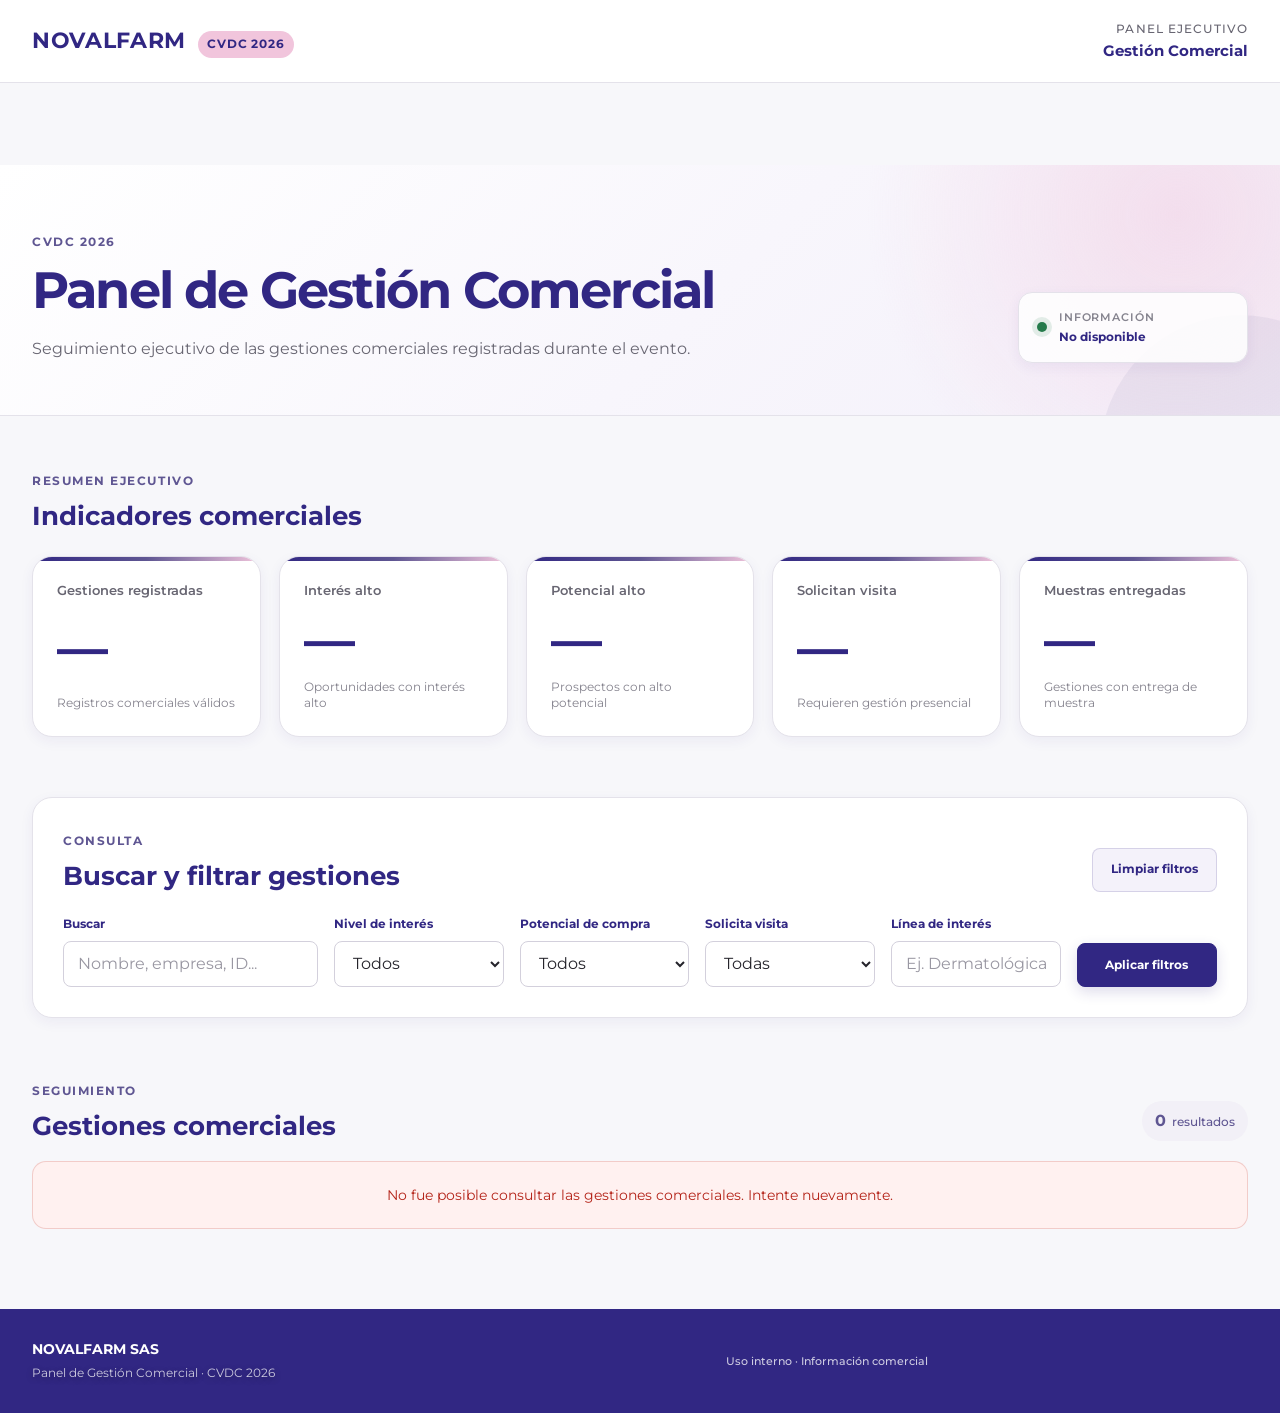
==== pages/dashboardcomercial.html @ 36a71938 "Versión 0.0010 de formulario de inscripción" ====
<!DOCTYPE html>
<html lang="es">

<head>
    <meta charset="UTF-8" />
    <meta name="viewport" content="width=device-width, initial-scale=1.0" />
    <title>Gestión Comercial | Novalfarm SAS | CVDC 2026</title>
    <meta name="description"
        content="Módulo de Gestión Comercial de Novalfarm SAS para el registro y seguimiento de participantes del CVDC 2026." />
    <meta name="author" content="Novalfarm SAS" />
    <meta property="og:title" content="Gestión Comercial | Novalfarm SAS | CVDC 2026" />
    <meta property="og:description"
        content="Módulo de gestión y seguimiento comercial de participantes del CVDC 2026." />
    <meta property="og:type" content="website" />
    <meta property="og:image" content="../assets/images/PreviewNovalfarm.webp" />
    <link rel="icon" href="../assets/icons/FaviconNovalfarm.ico" type="image/ico" />
    <link rel="preconnect" href="https://fonts.googleapis.com" />
    <link rel="preconnect" href="https://fonts.gstatic.com" crossorigin />
    <link href="https://fonts.googleapis.com/css2?family=Montserrat:wght@400;500;600;700&display=swap"
        rel="stylesheet" />
    <link rel="stylesheet" href="https://cdnjs.cloudflare.com/ajax/libs/font-awesome/6.5.1/css/all.min.css" />
        <link rel="stylesheet" href="../styles/styles.css" />
    <link rel="stylesheet" href="../styles/dashboardcomercial.css" />
</head>


<body>


    <!-- =====================================================
         HEADER
    ====================================================== -->

    <header class="site-header">

        <div class="header-container">

            <a
                href="index.html"
                class="brand"
                aria-label="NOVALFARM - Inicio"
            >

                <span class="brand-name">
                    NOVALFARM
                </span>

                <span class="brand-event">
                    CVDC 2026
                </span>

            </a>


            <div class="header-context">

                <span class="header-context-label">
                    Panel Ejecutivo
                </span>

                <span class="header-context-area">
                    Gestión Comercial
                </span>

            </div>

        </div>

    </header>



    <!-- =====================================================
         CONTENIDO PRINCIPAL
    ====================================================== -->

    <main class="dashboard-main">


        <!-- =================================================
             PRESENTACIÓN
        ================================================== -->

        <section
            class="dashboard-intro"
            aria-labelledby="dashboard-title"
        >

            <div class="dashboard-container">

                <div class="dashboard-heading">

                    <div>

                        <span class="section-eyebrow">
                            CVDC 2026
                        </span>

                        <h1 id="dashboard-title">
                            Panel de Gestión Comercial
                        </h1>

                        <p class="dashboard-description">
                            Seguimiento ejecutivo de las gestiones
                            comerciales registradas durante el evento.
                        </p>

                    </div>


                    <div
                        class="dashboard-status"
                        aria-live="polite"
                    >

                        <span
                            class="status-indicator"
                            aria-hidden="true"
                        ></span>

                        <div>

                            <span class="status-label">
                                Información
                            </span>

                            <strong id="last-update">
                                Preparando consulta...
                            </strong>

                        </div>

                    </div>

                </div>

            </div>

        </section>



        <!-- =================================================
             INDICADORES EJECUTIVOS
        ================================================== -->

        <section
            class="metrics-section"
            aria-labelledby="metrics-title"
        >

            <div class="dashboard-container">

                <div class="section-heading">

                    <div>

                        <span class="section-eyebrow">
                            Resumen ejecutivo
                        </span>

                        <h2 id="metrics-title">
                            Indicadores comerciales
                        </h2>

                    </div>

                </div>


                <div class="metrics-grid">


                    <!-- TOTAL GESTIONES -->

                    <article class="metric-card">

                        <span class="metric-label">
                            Gestiones registradas
                        </span>

                        <strong
                            class="metric-value"
                            id="metric-total"
                        >
                            —
                        </strong>

                        <span class="metric-description">
                            Registros comerciales válidos
                        </span>

                    </article>



                    <!-- INTERÉS ALTO -->

                    <article class="metric-card">

                        <span class="metric-label">
                            Interés alto
                        </span>

                        <strong
                            class="metric-value"
                            id="metric-interest"
                        >
                            —
                        </strong>

                        <span class="metric-description">
                            Oportunidades con interés alto
                        </span>

                    </article>



                    <!-- POTENCIAL ALTO -->

                    <article class="metric-card">

                        <span class="metric-label">
                            Potencial alto
                        </span>

                        <strong
                            class="metric-value"
                            id="metric-potential"
                        >
                            —
                        </strong>

                        <span class="metric-description">
                            Prospectos con alto potencial
                        </span>

                    </article>



                    <!-- VISITA -->

                    <article class="metric-card">

                        <span class="metric-label">
                            Solicitan visita
                        </span>

                        <strong
                            class="metric-value"
                            id="metric-visits"
                        >
                            —
                        </strong>

                        <span class="metric-description">
                            Requieren gestión presencial
                        </span>

                    </article>



                    <!-- MUESTRAS -->

                    <article class="metric-card">

                        <span class="metric-label">
                            Muestras entregadas
                        </span>

                        <strong
                            class="metric-value"
                            id="metric-samples"
                        >
                            —
                        </strong>

                        <span class="metric-description">
                            Gestiones con entrega de muestra
                        </span>

                    </article>


                </div>

            </div>

        </section>



        <!-- =================================================
             BÚSQUEDA Y FILTROS
        ================================================== -->

        <section
            class="filters-section"
            aria-labelledby="filters-title"
        >

            <div class="dashboard-container">


                <div class="section-heading">

                    <div>

                        <span class="section-eyebrow">
                            Consulta
                        </span>

                        <h2 id="filters-title">
                            Buscar y filtrar gestiones
                        </h2>

                    </div>


                    <button
                        type="button"
                        id="clear-filters"
                        class="button-secondary"
                    >
                        Limpiar filtros
                    </button>

                </div>



                <form
                    id="dashboard-filters"
                    class="filters-form"
                    novalidate
                >


                    <!-- BUSCADOR -->

                    <div class="filter-group filter-search">

                        <label for="filter-search">
                            Buscar
                        </label>

                        <input
                            type="search"
                            id="filter-search"
                            name="buscar"
                            placeholder="Nombre, empresa, ID..."
                            autocomplete="off"
                        >

                    </div>



                    <!-- NIVEL -->

                    <div class="filter-group">

                        <label for="filter-level">
                            Nivel de interés
                        </label>

                        <select
                            id="filter-level"
                            name="nivel"
                        >

                            <option value="">
                                Todos
                            </option>

                            <option value="Alto">
                                Alto
                            </option>

                            <option value="Medio">
                                Medio
                            </option>

                            <option value="Bajo">
                                Bajo
                            </option>

                        </select>

                    </div>



                    <!-- POTENCIAL -->

                    <div class="filter-group">

                        <label for="filter-potential">
                            Potencial de compra
                        </label>

                        <select
                            id="filter-potential"
                            name="potencial"
                        >

                            <option value="">
                                Todos
                            </option>

                            <option value="Alto">
                                Alto
                            </option>

                            <option value="Medio">
                                Medio
                            </option>

                            <option value="Bajo">
                                Bajo
                            </option>

                        </select>

                    </div>



                    <!-- VISITA -->

                    <div class="filter-group">

                        <label for="filter-visit">
                            Solicita visita
                        </label>

                        <select
                            id="filter-visit"
                            name="visita"
                        >

                            <option value="">
                                Todas
                            </option>

                            <option value="Sí">
                                Sí
                            </option>

                            <option value="No">
                                No
                            </option>

                        </select>

                    </div>



                    <!-- LÍNEA -->

                    <div class="filter-group">

                        <label for="filter-line">
                            Línea de interés
                        </label>

                        <input
                            type="text"
                            id="filter-line"
                            name="linea"
                            placeholder="Ej. Dermatológica"
                            autocomplete="off"
                        >

                    </div>



                    <div class="filter-actions">

                        <button
                            type="submit"
                            class="button-primary"
                            id="apply-filters"
                        >
                            Aplicar filtros
                        </button>

                    </div>


                </form>

            </div>

        </section>



        <!-- =================================================
             GESTIONES COMERCIALES
        ================================================== -->

        <section
            class="management-section"
            aria-labelledby="management-title"
        >

            <div class="dashboard-container">


                <div class="section-heading management-heading">

                    <div>

                        <span class="section-eyebrow">
                            Seguimiento
                        </span>

                        <h2 id="management-title">
                            Gestiones comerciales
                        </h2>

                    </div>


                    <div class="results-summary">

                        <strong id="results-count">
                            0
                        </strong>

                        <span>
                            resultados
                        </span>

                    </div>

                </div>



                <!-- ESTADO DE CARGA -->

                <div
                    id="dashboard-loading"
                    class="dashboard-message"
                    role="status"
                    aria-live="polite"
                >
                    Consultando información comercial...
                </div>



                <!-- ERROR -->

                <div
                    id="dashboard-error"
                    class="dashboard-message dashboard-message-error"
                    role="alert"
                    hidden
                >
                    No fue posible consultar la información.
                </div>



                <!-- SIN RESULTADOS -->

                <div
                    id="dashboard-empty"
                    class="dashboard-message"
                    hidden
                >

                    No se encontraron gestiones que coincidan
                    con los criterios seleccionados.

                </div>



                <!-- TABLA -->

                <div
                    id="management-table-wrapper"
                    class="table-wrapper"
                    hidden
                >

                    <table class="management-table">

                        <thead>

                            <tr>

                                <th scope="col">
                                    Participante
                                </th>

                                <th scope="col">
                                    Empresa
                                </th>

                                <th scope="col">
                                    Línea
                                </th>

                                <th scope="col">
                                    Interés
                                </th>

                                <th scope="col">
                                    Potencial
                                </th>

                                <th scope="col">
                                    Visita
                                </th>

                                <th scope="col">
                                    Comercial
                                </th>

                                <th scope="col">
                                    Acción
                                </th>

                            </tr>

                        </thead>


                        <tbody id="management-table-body">

                            <!--
                                dashboardc.js insertará
                                las gestiones aquí.
                            -->

                        </tbody>

                    </table>

                </div>



                <!-- PAGINACIÓN -->

                <nav
                    id="dashboard-pagination"
                    class="pagination"
                    aria-label="Paginación de gestiones"
                    hidden
                >

                    <button
                        type="button"
                        id="previous-page"
                        class="pagination-button"
                    >
                        Anterior
                    </button>


                    <span
                        id="pagination-status"
                        class="pagination-status"
                        aria-live="polite"
                    >
                        Página 1 de 1
                    </span>


                    <button
                        type="button"
                        id="next-page"
                        class="pagination-button"
                    >
                        Siguiente
                    </button>

                </nav>


            </div>

        </section>


    </main>



    <!-- =====================================================
         MODAL DETALLE DE GESTIÓN
    ====================================================== -->

    <div
        id="management-modal"
        class="modal"
        role="dialog"
        aria-modal="true"
        aria-labelledby="modal-title"
        hidden
    >

        <div
            class="modal-backdrop"
            data-close-modal
        ></div>


        <div class="modal-dialog">

            <div class="modal-header">

                <div>

                    <span class="section-eyebrow">
                        Detalle comercial
                    </span>

                    <h2 id="modal-title">
                        Gestión comercial
                    </h2>

                    <span id="modal-management-id">
                        —
                    </span>

                </div>


                <button
                    type="button"
                    id="close-modal"
                    class="modal-close"
                    aria-label="Cerrar detalle"
                >
                    &times;
                </button>

            </div>


            <div
                id="modal-loading"
                class="dashboard-message"
                role="status"
            >
                Consultando detalle...
            </div>


            <div
                id="modal-error"
                class="dashboard-message dashboard-message-error"
                role="alert"
                hidden
            >
                No fue posible consultar esta gestión.
            </div>


            <div
                id="modal-content"
                class="modal-content"
                hidden
            >

                <!--
                    dashboardc.js construirá aquí
                    el detalle de la gestión.
                -->

            </div>

        </div>

    </div>



    <!-- =====================================================
         FOOTER
    ====================================================== -->

    <footer class="site-footer">

        <div class="dashboard-container footer-container">

            <div>

                <strong>
                    NOVALFARM SAS
                </strong>

                <p>
                    Panel de Gestión Comercial · CVDC 2026
                </p>

            </div>


            <div class="footer-note">

                Uso interno · Información comercial

            </div>

        </div>

    </footer>



    <!-- =====================================================
         JAVASCRIPT
    ====================================================== -->

    <script src="../scripts/dashboardc.js" defer></script>

</body>

</html>
---- styles/styles.css ----
/* =========================================================
   VARIABLES GLOBALES
========================================================= */

:root {

    /* COLORES */

    --color-primary: #312783;
    --color-secondary: #5F5692;
    --color-accent: #F1C5DC;

    --color-white: #FFFFFF;
    --color-light: #F8F7FC;

    --color-text: #5F5D6B;
    --color-text-light: #777582;
    --color-border: rgba(49, 39, 131, 0.10);

    /* COLORES DE ESTADO */

    --color-success: #22C55E;

    --color-error: #EF4444;

    /* SOMBRAS */

    --shadow-sm:
        0px 6px 18px rgba(0, 0, 0, 0.05);

    --shadow-md:
        0px 15px 35px rgba(0, 0, 0, 0.08);

    --shadow-lg:
        0px 25px 60px rgba(0, 0, 0, 0.12);

    /* RADIOS */

    --radius-sm: 12px;
    --radius-md: 20px;
    --radius-lg: 32px;

    /* TRANSICIONES */

    --transition: 0.4s ease;

    /* ALTURA HEADER */

    --header-height: 84px;
}

/* =========================================================
   RESET
========================================================= */

* {

    margin: 0;
    padding: 0;
    box-sizing: border-box;
}

/* =========================================================
   HTML
========================================================= */

html {

    scroll-behavior: smooth;
}

/* =========================================================
   NAV LINK ACTIVE
========================================================= */

main {

    padding-top: var(--header-height);

}

.main-nav a.active {

    color: var(--color-secondary);

    font-weight: 600;
}

/* LINEA ACTIVA */

.main-nav a.active::after {

    width: 100%;
}

/* =========================================================
   BODY
========================================================= */

body {

    font-family: 'Montserrat', sans-serif;

    font-weight: 400;

    background: var(--color-white);

    color: var(--color-primary);

    overflow-x: hidden;

    transition:
        background-color 0.3s ease,
        color 0.3s ease;
}

/* =========================================================
   TIPOGRAFÍA GLOBAL
========================================================= */

/* TÍTULOS */

h1,
h2,
h3,
h4,
h5,
h6 {
    font-family: 'Montserrat', sans-serif;
    font-weight: 700;
}

/* TEXTO GENERAL */

p,
li,
span,
label,
input,
select,
textarea,
button,
a {
    font-family: 'Montserrat', sans-serif;
}

/* =========================================================
   IMÁGENES
========================================================= */

img {

    max-width: 100%;

    display: block;
}

/* =========================================================
   LINKS
========================================================= */

a {

    text-decoration: none;

    transition: var(--transition);
}

/* =========================================================
   LISTAS
========================================================= */

ul {

    list-style: none;
}

/* =========================================================
   BOTONES GLOBALES
========================================================= */

.btn {

    display: inline-flex;

    align-items: center;

    justify-content: center;

    padding: 18px 36px;

    border-radius: 14px;

    font-size: 16px;

    font-weight: 600;

    border: none;

    cursor: pointer;

    transition: var(--transition);

    white-space: nowrap;
}

/* BOTÓN PRIMARY */

.btn-primary {

    background: var(--color-secondary);

    color: white;

    box-shadow:
        0px 12px 30px rgba(95, 86, 146, 0.25);
}

/* HOVER */

.btn-primary:hover {

    transform: translateY(-4px);

    background: #51487F;
}

/* BOTÓN SECONDARY */

.btn-secondary {

    background: transparent;

    color: var(--color-primary);

    border: 2px solid var(--color-primary);
}

/* HOVER */

.btn-secondary:hover {

    background: var(--color-primary);

    color: white;
}

/* =========================================================
   CONTAINER GLOBAL
========================================================= */

.container {

    width: 100%;

    max-width: 1400px;

    margin: auto;
}

/* =========================================================
   HEADER
========================================================= */

.main-header {

    position: fixed;

    top: 0;

    left: 0;

    width: 100%;

    z-index: 999;

    background:
        rgba(255, 255, 255, 0.82);

    backdrop-filter: blur(16px);

    border-bottom:
        1px solid rgba(0, 0, 0, 0.05);

    transition: var(--transition);
}

/* HEADER SCROLLED */

.main-header.scrolled {

    padding: 6px 0;

    box-shadow:
        0px 10px 30px rgba(0, 0, 0, 0.08);
}

/* NAVBAR */

.navbar {

    --header-height: 84px;

    display: flex;

    align-items: center;

    justify-content: space-between;

    padding: 18px 8%;
}

/* =========================================================
   LOGO
========================================================= */

.logo-area {

    display: flex;

    align-items: center;

    gap: 14px;
}

/* IMG */

.logo-area img {

    width: 65px;
}

/* TEXTO */

.logo-text h2 {

    font-size: 22px;

    color: var(--color-primary);

    line-height: 1.1;
}

/* =========================================================
   MENU
========================================================= */

.main-nav {

    display: flex;

    align-items: center;

    gap: 30px;
}

/* LINKS */

.main-nav a {

    color: var(--color-primary);

    font-size: 16px;

    font-weight: 500;

    position: relative;
}

/* HOVER */

.main-nav a:hover {

    color: var(--color-secondary);
}

/* =========================================================
   TOGGLE
========================================================= */

.menu-toggle {

    display: none;

    align-items: center;
    justify-content: center;

    font-size: 28px;

    cursor: pointer;

    color: var(--color-primary);

    background: transparent;

    border: none;

    padding: 8px;

    font-family: inherit;

    transition: var(--transition);
}

.menu-toggle:focus-visible {

    outline:
        3px solid var(--color-secondary);

    outline-offset: 3px;

    border-radius: 8px;
}

/* =========================================================
   FOOTER
========================================================= */

footer {
    position: relative;

    padding: 90px 8% 30px;

    color: #ffffff;

    background-image:
        url("../assets/images/Footer.webp");

    background-size: cover;
    background-position: center center;
    background-repeat: no-repeat;

    overflow: hidden;
}

/* CONTAINER */

.footer-container {
    position: relative;
    z-index: 2;

    max-width: 1400px;

    margin: auto;

    padding-right: 25%;
}

.footer-container,
.footer-bottom {

    position: relative;
    z-index: 2;

}

.footer-container h3,
.footer-container p,
.footer-container a,
.footer-bottom {
    text-shadow:
        0 2px 6px rgba(0, 0, 0, 0.35);
}

/* TEXTOS */

.footer-column h3 {

    font-size: 24px;

    margin-bottom: 20px;
}

/* LINKS */

.footer-column a {

    color: rgba(255, 255, 255, 0.78);

    display: block;

    margin-bottom: 12px;
}

/* HOVER */

.footer-column a:hover {

    color: var(--color-accent);
}

/* COPYRIGHT */

.footer-bottom {

    border-top:
        1px solid rgba(255, 255, 255, 0.08);

    padding-top: 25px;

    text-align: center;

    color: rgba(255, 255, 255, 0.70);

    font-size: 15px;
}

/* =========================================================
   SCROLLBAR
========================================================= */

::-webkit-scrollbar {

    width: 10px;
}

::-webkit-scrollbar-track {

    background: var(--color-light);
}

::-webkit-scrollbar-thumb {

    background: var(--color-accent);

    border-radius: 20px;
}

/* =========================================================
   ANIMACIONES
========================================================= */

@keyframes fadeUp {

    from {

        opacity: 0;
        transform: translateY(40px);
    }

    to {

        opacity: 1;
        transform: translateY(0);
    }
}

/* =========================================================
   RESPONSIVE TABLET
========================================================= */

@media(max-width: 992px) {

    :root {

        --header-height: 96px;

    }

    .navbar {

        padding: 18px 6%;
    }

    .main-nav {

        position: fixed;

        top: var(--header-height);

        right: -100%;

        width: 280px;

        height: calc(100vh - var(--header-height));

        background: var(--color-white);

        flex-direction: column;

        align-items: flex-start;

        padding: 40px 30px;

        transition: var(--transition);

        box-shadow:
            -10px 0px 30px rgba(0, 0, 0, 0.08);
    }

    .main-nav.active {

        right: 0;
    }

    .menu-toggle {

        display: flex;
    }

    footer {
        background-position: 65% center;
    }

    .footer-container {

        flex-direction: column;
    }
}

/* =========================================================
   RESPONSIVE MOBILE
========================================================= */

@media(max-width: 768px) {

    footer {
        padding: 70px 6% 30px;

        background-size: cover;

        /*
         * Damos prioridad al gato.
         */
        background-position: 72% center;
    }

    .footer-container {
        padding-right: 0;
    }

    :root {

        --header-height: 96px;

    }

    .logo-area img {

        width: 55px;
    }

    .logo-text h2 {

        font-size: 18px;
    }

    .btn {

        width: 100%;
    }
}

/* =========================================================
   RESPONSIVE SMALL MOBILE
========================================================= */

@media(max-width: 480px) {

    footer {

        padding: 70px 6% 25px;

        background-position: 75% center;

    }

    :root {

        --header-height: 92px;

    }

    .navbar {

        padding: 16px 5%;
    }

    .main-nav {

        width: 100%;
    }

}
---- styles/dashboardcomercial.css ----
/* ============================================================
   NOVALFARM SAS
   CVDC 2026
   DASHBOARD COMERCIAL

   Archivo:
   dashboardcomercial.css

   Matriz visual:
   - Principal:   #312783
   - Secundario:  #5F5692
   - Terciario:   #F1C5DC
   - Fuente:      Montserrat

   Breakpoints:
   - Desktop: > 1024px
   - Tablet:  <= 1024px
   - Móvil:   <= 768px
   - Móvil S: <= 480px
============================================================ */


/* ============================================================
   1. VARIABLES
============================================================ */

:root {

    /* --------------------------------------------------------
       COLORES CORPORATIVOS
    -------------------------------------------------------- */

    --color-primary: #312783;
    --color-secondary: #5F5692;
    --color-tertiary: #F1C5DC;

    --color-primary-dark: #251D68;
    --color-primary-soft: #F4F2FA;

    --color-secondary-soft: #F2F0F7;
    --color-tertiary-soft: #FCF5F9;


    /* --------------------------------------------------------
       NEUTROS
    -------------------------------------------------------- */

    --color-white: #FFFFFF;

    --color-background: #F7F7FA;
    --color-surface: #FFFFFF;

    --color-text: #25242B;
    --color-text-secondary: #686672;
    --color-text-light: #85838E;

    --color-border: #E4E2EA;
    --color-border-strong: #D3D0DC;


    /* --------------------------------------------------------
       ESTADOS
    -------------------------------------------------------- */

    --color-success: #257A4B;
    --color-success-background: #EDF8F2;

    --color-warning: #A66A16;
    --color-warning-background: #FFF7E8;

    --color-error: #B42318;
    --color-error-background: #FFF1F0;

    --color-info-background: #F3F1FA;


    /* --------------------------------------------------------
       TIPOGRAFÍA
    -------------------------------------------------------- */

    --font-family:
        "Montserrat",
        Arial,
        Helvetica,
        sans-serif;

    --font-regular: 400;
    --font-medium: 500;
    --font-semibold: 600;
    --font-bold: 700;


    /* --------------------------------------------------------
       TAMAÑOS
    -------------------------------------------------------- */

    --container-width: 1440px;

    --header-height: 82px;

    --radius-small: 8px;
    --radius-medium: 14px;
    --radius-large: 20px;


    /* --------------------------------------------------------
       SOMBRAS
    -------------------------------------------------------- */

    --shadow-small:
        0 4px 14px rgba(49, 39, 131, 0.06);

    --shadow-medium:
        0 10px 30px rgba(49, 39, 131, 0.10);

    --shadow-modal:
        0 24px 70px rgba(23, 19, 54, 0.22);


    /* --------------------------------------------------------
       TRANSICIONES
    -------------------------------------------------------- */

    --transition-fast: 160ms ease;
    --transition-normal: 250ms ease;

}


/* ============================================================
   2. RESET
============================================================ */

*,
*::before,
*::after {

    box-sizing: border-box;

}


html {

    scroll-behavior: smooth;

}


body {

    margin: 0;

    min-width: 320px;

    font-family: var(--font-family);

    font-weight: var(--font-regular);

    line-height: 1.5;

    color: var(--color-text);

    background:
        var(--color-background);

    -webkit-font-smoothing: antialiased;
    -moz-osx-font-smoothing: grayscale;

}


body.modal-open {

    overflow: hidden;

}


img {

    display: block;

    max-width: 100%;

}


button,
input,
select,
textarea {

    font: inherit;

}


button {

    cursor: pointer;

}


a {

    color: inherit;

    text-decoration: none;

}


[hidden] {

    display: none !important;

}


/* ============================================================
   3. ACCESIBILIDAD
============================================================ */

:focus-visible {

    outline:
        3px solid rgba(49, 39, 131, 0.30);

    outline-offset: 3px;

}


button:focus-visible,
input:focus-visible,
select:focus-visible,
a:focus-visible {

    outline:
        3px solid rgba(49, 39, 131, 0.30);

    outline-offset: 3px;

}


/* ============================================================
   4. CONTENEDOR GENERAL
============================================================ */

.dashboard-container {

    width:
        min(calc(100% - 64px),
            var(--container-width));

    margin-inline: auto;

}


/* ============================================================
   5. HEADER
============================================================ */

.site-header {

    position: sticky;

    top: 0;

    z-index: 100;

    min-height:
        var(--header-height);

    background:
        rgba(255, 255, 255, 0.96);

    border-bottom:
        1px solid var(--color-border);

    backdrop-filter:
        blur(12px);

    -webkit-backdrop-filter:
        blur(12px);

}


.header-container {

    width:
        min(calc(100% - 64px),
            var(--container-width));

    min-height:
        var(--header-height);

    margin-inline: auto;

    display: flex;

    align-items: center;

    justify-content: space-between;

    gap: 32px;

}


.brand {

    display: inline-flex;

    align-items: baseline;

    gap: 12px;

    color:
        var(--color-primary);

}


.brand-name {

    font-size: 1.35rem;

    font-weight:
        var(--font-bold);

    letter-spacing: 0.03em;

}


.brand-event {

    padding:
        5px 9px;

    border-radius:
        999px;

    font-size: 0.72rem;

    font-weight:
        var(--font-bold);

    letter-spacing: 0.08em;

    color:
        var(--color-primary);

    background:
        var(--color-tertiary);

}


.header-context {

    display: flex;

    flex-direction: column;

    align-items: flex-end;

    line-height: 1.25;

}


.header-context-label {

    font-size: 0.72rem;

    font-weight:
        var(--font-medium);

    text-transform: uppercase;

    letter-spacing: 0.09em;

    color:
        var(--color-text-secondary);

}


.header-context-area {

    margin-top: 4px;

    font-size: 0.95rem;

    font-weight:
        var(--font-bold);

    color:
        var(--color-primary);

}


/* ============================================================
   6. MAIN
============================================================ */

.dashboard-main {

    min-height:
        calc(100vh - var(--header-height));

}


/* ============================================================
   7. PRESENTACIÓN
============================================================ */

.dashboard-intro {

    position: relative;

    overflow: hidden;

    padding:
        64px 0 52px;

    background:

        radial-gradient(circle at 92% 20%,
            rgba(241, 197, 220, 0.45),
            transparent 26%),

        linear-gradient(135deg,
            #FFFFFF 0%,
            #F8F6FC 55%,
            #F3F0FA 100%);

    border-bottom:
        1px solid var(--color-border);

}


.dashboard-intro::after {

    content: "";

    position: absolute;

    width: 280px;
    height: 280px;

    right: -100px;
    bottom: -180px;

    border-radius: 50%;

    background:
        rgba(95, 86, 146, 0.08);

    pointer-events: none;

}


.dashboard-heading {

    position: relative;

    z-index: 1;

    display: flex;

    align-items: flex-end;

    justify-content: space-between;

    gap: 48px;

}


.section-eyebrow {

    display: inline-block;

    margin-bottom: 10px;

    font-size: 0.74rem;

    font-weight:
        var(--font-bold);

    letter-spacing: 0.13em;

    text-transform: uppercase;

    color:
        var(--color-secondary);

}


.dashboard-heading h1 {

    margin: 0;

    max-width: 780px;

    font-size:
        clamp(2rem,
            4vw,
            3.35rem);

    line-height: 1.08;

    font-weight:
        var(--font-bold);

    letter-spacing: -0.035em;

    color:
        var(--color-primary);

}


.dashboard-description {

    max-width: 720px;

    margin:
        18px 0 0;

    font-size: 1rem;

    line-height: 1.75;

    color:
        var(--color-text-secondary);

}


.dashboard-status {

    flex-shrink: 0;

    min-width: 230px;

    padding:
        16px 18px;

    display: flex;

    align-items: center;

    gap: 12px;

    background:
        rgba(255, 255, 255, 0.86);

    border:
        1px solid var(--color-border);

    border-radius:
        var(--radius-medium);

    box-shadow:
        var(--shadow-small);

}


.status-indicator {

    width: 10px;
    height: 10px;

    flex-shrink: 0;

    border-radius: 50%;

    background:
        var(--color-success);

    box-shadow:
        0 0 0 5px rgba(37, 122, 75, 0.12);

}


.status-label {

    display: block;

    margin-bottom: 3px;

    font-size: 0.68rem;

    font-weight:
        var(--font-semibold);

    text-transform: uppercase;

    letter-spacing: 0.08em;

    color:
        var(--color-text-light);

}


.dashboard-status strong {

    display: block;

    font-size: 0.78rem;

    line-height: 1.45;

    color:
        var(--color-primary);

}


/* ============================================================
   8. ESTRUCTURA DE SECCIONES
============================================================ */

.metrics-section,
.filters-section,
.management-section {

    padding:
        52px 0;

}


.filters-section {

    padding-top: 8px;

}


.management-section {

    padding-top: 8px;

    padding-bottom: 80px;

}


.section-heading {

    display: flex;

    align-items: flex-end;

    justify-content: space-between;

    gap: 24px;

    margin-bottom: 24px;

}


.section-heading h2 {

    margin: 0;

    font-size:
        clamp(1.35rem,
            2vw,
            1.8rem);

    line-height: 1.2;

    font-weight:
        var(--font-bold);

    color:
        var(--color-primary);

}


/* ============================================================
   9. INDICADORES
============================================================ */

.metrics-grid {

    display: grid;

    grid-template-columns:
        repeat(5, minmax(0, 1fr));

    gap: 18px;

}


.metric-card {

    position: relative;

    min-height: 180px;

    overflow: hidden;

    padding:
        24px;

    display: flex;

    flex-direction: column;

    justify-content: space-between;

    background:
        var(--color-surface);

    border:
        1px solid var(--color-border);

    border-radius:
        var(--radius-large);

    box-shadow:
        var(--shadow-small);

    transition:
        transform var(--transition-normal),
        box-shadow var(--transition-normal),
        border-color var(--transition-normal);

}


.metric-card::before {

    content: "";

    position: absolute;

    top: 0;
    left: 0;

    width: 100%;
    height: 4px;

    background:
        linear-gradient(90deg,
            var(--color-primary),
            var(--color-secondary),
            var(--color-tertiary));

}


.metric-card:hover {

    transform:
        translateY(-3px);

    border-color:
        rgba(49, 39, 131, 0.20);

    box-shadow:
        var(--shadow-medium);

}


.metric-label {

    max-width: 180px;

    font-size: 0.82rem;

    line-height: 1.45;

    font-weight:
        var(--font-semibold);

    color:
        var(--color-text-secondary);

}


.metric-value {

    margin:
        14px 0;

    font-size:
        clamp(2.2rem,
            4vw,
            3.2rem);

    line-height: 1;

    font-weight:
        var(--font-bold);

    letter-spacing: -0.04em;

    color:
        var(--color-primary);

}


.metric-description {

    font-size: 0.72rem;

    line-height: 1.45;

    color:
        var(--color-text-light);

}


/* ============================================================
   10. FILTROS
============================================================ */

.filters-section .dashboard-container {

    padding:
        30px;

    background:
        var(--color-surface);

    border:
        1px solid var(--color-border);

    border-radius:
        var(--radius-large);

    box-shadow:
        var(--shadow-small);

}


.filters-form {

    display: grid;

    grid-template-columns:
        minmax(230px, 1.5fr) repeat(4, minmax(145px, 1fr)) auto;

    align-items: end;

    gap: 16px;

}


.filter-group {

    min-width: 0;

}


.filter-group label {

    display: block;

    margin-bottom: 8px;

    font-size: 0.72rem;

    font-weight:
        var(--font-bold);

    color:
        var(--color-primary);

}


.filter-group input,
.filter-group select {

    width: 100%;

    min-height: 46px;

    padding:
        0 14px;

    color:
        var(--color-text);

    background:
        var(--color-white);

    border:
        1px solid var(--color-border-strong);

    border-radius:
        var(--radius-small);

    outline: none;

    transition:
        border-color var(--transition-fast),
        box-shadow var(--transition-fast),
        background var(--transition-fast);

}


.filter-group input::placeholder {

    color:
        #9997A2;

}


.filter-group input:hover,
.filter-group select:hover {

    border-color:
        rgba(49, 39, 131, 0.42);

}


.filter-group input:focus,
.filter-group select:focus {

    border-color:
        var(--color-primary);

    box-shadow:
        0 0 0 3px rgba(49, 39, 131, 0.10);

}


.filter-actions {

    display: flex;

    align-items: flex-end;

}


/* ============================================================
   11. BOTONES
============================================================ */

.button-primary,
.button-secondary,
.pagination-button {

    min-height: 44px;

    border-radius:
        var(--radius-small);

    font-size: 0.78rem;

    font-weight:
        var(--font-bold);

    transition:
        background var(--transition-fast),
        color var(--transition-fast),
        border-color var(--transition-fast),
        transform var(--transition-fast),
        box-shadow var(--transition-fast);

}


.button-primary {

    min-width: 140px;

    padding:
        0 20px;

    color:
        var(--color-white);

    background:
        var(--color-primary);

    border:
        1px solid var(--color-primary);

    box-shadow:
        0 5px 14px rgba(49, 39, 131, 0.16);

}


.button-primary:hover {

    background:
        var(--color-primary-dark);

    border-color:
        var(--color-primary-dark);

    transform:
        translateY(-1px);

}


.button-secondary {

    padding:
        0 18px;

    color:
        var(--color-primary);

    background:
        var(--color-primary-soft);

    border:
        1px solid rgba(49, 39, 131, 0.16);

}


.button-secondary:hover {

    color:
        var(--color-white);

    background:
        var(--color-secondary);

    border-color:
        var(--color-secondary);

}


.button-primary:disabled,
.button-secondary:disabled,
.pagination-button:disabled {

    cursor: not-allowed;

    opacity: 0.48;

    transform: none;

}


/* ============================================================
   12. RESUMEN DE RESULTADOS
============================================================ */

.management-heading {

    margin-bottom: 20px;

}


.results-summary {

    display: flex;

    align-items: baseline;

    gap: 6px;

    padding:
        8px 13px;

    color:
        var(--color-secondary);

    background:
        var(--color-secondary-soft);

    border-radius:
        999px;

}


.results-summary strong {

    font-size: 1rem;

    font-weight:
        var(--font-bold);

}


.results-summary span {

    font-size: 0.72rem;

    font-weight:
        var(--font-medium);

}


/* ============================================================
   13. MENSAJES
============================================================ */

.dashboard-message {

    padding:
        22px 24px;

    text-align: center;

    font-size: 0.86rem;

    line-height: 1.6;

    color:
        var(--color-secondary);

    background:
        var(--color-info-background);

    border:
        1px solid rgba(95, 86, 146, 0.14);

    border-radius:
        var(--radius-medium);

}


.dashboard-message-error {

    color:
        var(--color-error);

    background:
        var(--color-error-background);

    border-color:
        rgba(180, 35, 24, 0.18);

}


/* ============================================================
   14. TABLA
============================================================ */

.table-wrapper {

    overflow-x: auto;

    background:
        var(--color-white);

    border:
        1px solid var(--color-border);

    border-radius:
        var(--radius-large);

    box-shadow:
        var(--shadow-small);

}


.management-table {

    width: 100%;

    min-width: 1050px;

    border-collapse: collapse;

    table-layout: auto;

}


.management-table thead {

    background:
        var(--color-primary);

}


.management-table th {

    padding:
        15px 16px;

    text-align: left;

    white-space: nowrap;

    font-size: 0.68rem;

    font-weight:
        var(--font-bold);

    letter-spacing: 0.045em;

    text-transform: uppercase;

    color:
        var(--color-white);

}


.management-table td {

    padding:
        16px;

    vertical-align: middle;

    font-size: 0.78rem;

    line-height: 1.45;

    color:
        var(--color-text);

    border-bottom:
        1px solid var(--color-border);

}


.management-table tbody tr {

    transition:
        background var(--transition-fast);

}


.management-table tbody tr:hover {

    background:
        var(--color-primary-soft);

}


.management-table tbody tr:last-child td {

    border-bottom: 0;

}


/* ============================================================
   15. CONTENIDO DINÁMICO DE TABLA
   Clases disponibles para dashboardc.js
============================================================ */

.management-name {

    display: block;

    margin-bottom: 3px;

    font-weight:
        var(--font-bold);

    color:
        var(--color-primary);

}


.management-id {

    display: block;

    font-size: 0.66rem;

    color:
        var(--color-text-light);

}


.management-company {

    font-weight:
        var(--font-medium);

}


.status-badge {

    display: inline-flex;

    align-items: center;

    justify-content: center;

    min-width: 62px;

    padding:
        5px 9px;

    border-radius:
        999px;

    font-size: 0.66rem;

    line-height: 1.2;

    font-weight:
        var(--font-bold);

    white-space: nowrap;

}


.status-high {

    color:
        var(--color-primary);

    background:
        var(--color-tertiary);

}


.status-medium {

    color:
        var(--color-secondary);

    background:
        var(--color-secondary-soft);

}


.status-low {

    color:
        var(--color-text-secondary);

    background:
        #EFEFF2;

}


.status-yes {

    color:
        var(--color-success);

    background:
        var(--color-success-background);

}


.status-no {

    color:
        var(--color-text-secondary);

    background:
        #F1F1F3;

}


.view-management-button {

    min-height: 36px;

    padding:
        0 13px;

    font-size: 0.7rem;

    font-weight:
        var(--font-bold);

    color:
        var(--color-primary);

    background:
        var(--color-white);

    border:
        1px solid rgba(49, 39, 131, 0.25);

    border-radius:
        var(--radius-small);

    transition:
        background var(--transition-fast),
        color var(--transition-fast),
        border-color var(--transition-fast);

}


.view-management-button:hover {

    color:
        var(--color-white);

    background:
        var(--color-primary);

    border-color:
        var(--color-primary);

}


/* ============================================================
   16. PAGINACIÓN
============================================================ */

.pagination {

    margin-top: 24px;

    display: flex;

    align-items: center;

    justify-content: center;

    gap: 18px;

}


.pagination-button {

    min-width: 105px;

    padding:
        0 16px;

    color:
        var(--color-primary);

    background:
        var(--color-white);

    border:
        1px solid var(--color-border-strong);

}


.pagination-button:hover:not(:disabled) {

    color:
        var(--color-white);

    background:
        var(--color-secondary);

    border-color:
        var(--color-secondary);

}


.pagination-status {

    min-width: 110px;

    text-align: center;

    font-size: 0.76rem;

    font-weight:
        var(--font-semibold);

    color:
        var(--color-text-secondary);

}


/* ============================================================
   17. MODAL
============================================================ */

.modal {

    position: fixed;

    inset: 0;

    z-index: 1000;

    display: flex;

    align-items: center;

    justify-content: center;

    padding:
        28px;

}


.modal-backdrop {

    position: absolute;

    inset: 0;

    background:
        rgba(24, 20, 54, 0.68);

    backdrop-filter:
        blur(4px);

    -webkit-backdrop-filter:
        blur(4px);

}


.modal-dialog {

    position: relative;

    z-index: 1;

    width:
        min(920px,
            100%);

    max-height:
        calc(100vh - 56px);

    overflow-y: auto;

    background:
        var(--color-white);

    border:
        1px solid rgba(255, 255, 255, 0.24);

    border-radius:
        var(--radius-large);

    box-shadow:
        var(--shadow-modal);

}


.modal-header {

    position: sticky;

    top: 0;

    z-index: 2;

    padding:
        24px 28px;

    display: flex;

    align-items: flex-start;

    justify-content: space-between;

    gap: 24px;

    background:
        rgba(255, 255, 255, 0.97);

    border-bottom:
        1px solid var(--color-border);

    backdrop-filter:
        blur(10px);

}


.modal-header h2 {

    margin:
        0 0 5px;

    font-size: 1.55rem;

    line-height: 1.2;

    font-weight:
        var(--font-bold);

    color:
        var(--color-primary);

}


#modal-management-id {

    font-size: 0.72rem;

    font-weight:
        var(--font-semibold);

    color:
        var(--color-text-secondary);

}


.modal-close {

    width: 42px;
    height: 42px;

    flex-shrink: 0;

    display: inline-flex;

    align-items: center;

    justify-content: center;

    padding: 0;

    font-size: 1.8rem;

    line-height: 1;

    color:
        var(--color-primary);

    background:
        var(--color-primary-soft);

    border: 0;

    border-radius: 50%;

    transition:
        color var(--transition-fast),
        background var(--transition-fast),
        transform var(--transition-fast);

}


.modal-close:hover {

    color:
        var(--color-white);

    background:
        var(--color-primary);

    transform:
        rotate(4deg);

}


.modal-dialog>.dashboard-message {

    margin:
        28px;

}


.modal-content {

    padding:
        28px;

}


/* ============================================================
   18. DETALLE DINÁMICO DEL MODAL
   Preparado para dashboardc.js
============================================================ */

.detail-section {

    margin-bottom: 32px;

}


.detail-section:last-child {

    margin-bottom: 0;

}


.detail-section-title {

    margin:
        0 0 16px;

    padding-bottom:
        10px;

    font-size: 0.9rem;

    font-weight:
        var(--font-bold);

    color:
        var(--color-primary);

    border-bottom:
        2px solid var(--color-tertiary);

}


.detail-grid {

    display: grid;

    grid-template-columns:
        repeat(2, minmax(0, 1fr));

    gap:
        14px 24px;

}


.detail-item {

    min-width: 0;

    padding:
        13px 14px;

    background:
        var(--color-background);

    border-radius:
        var(--radius-small);

}


.detail-item-full {

    grid-column:
        1 / -1;

}


.detail-label {

    display: block;

    margin-bottom: 5px;

    font-size: 0.65rem;

    font-weight:
        var(--font-bold);

    text-transform: uppercase;

    letter-spacing: 0.05em;

    color:
        var(--color-secondary);

}


.detail-value {

    display: block;

    overflow-wrap: anywhere;

    font-size: 0.8rem;

    line-height: 1.55;

    color:
        var(--color-text);

}


/* ============================================================
   19. FOOTER
============================================================ */

.site-footer {

    padding:
        30px 0;

    color:
        var(--color-white);

    background:
        var(--color-primary);

}


.footer-container {

    display: flex;

    align-items: center;

    justify-content: space-between;

    gap: 32px;

}


.site-footer strong {

    display: block;

    margin-bottom: 5px;

    font-size: 0.88rem;

    font-weight:
        var(--font-bold);

}


.site-footer p {

    margin: 0;

    font-size: 0.72rem;

    color:
        rgba(255, 255, 255, 0.76);

}


.footer-note {

    font-size: 0.7rem;

    font-weight:
        var(--font-medium);

    color:
        rgba(255, 255, 255, 0.76);

}


/* ============================================================
   20. TABLET / LAPTOP PEQUEÑO
   <= 1200px
============================================================ */

@media (max-width: 1200px) {

    .metrics-grid {

        grid-template-columns:
            repeat(3, minmax(0, 1fr));

    }


    .filters-form {

        grid-template-columns:
            repeat(3, minmax(0, 1fr));

    }


    .filter-search {

        grid-column:
            span 2;

    }


    .filter-actions {

        align-self: end;

    }


    .button-primary {

        width: 100%;

    }

}


/* ============================================================
   21. TABLET
   <= 1024px
============================================================ */

@media (max-width: 1024px) {

    .dashboard-container,
    .header-container {

        width:
            min(calc(100% - 40px),
                var(--container-width));

    }


    .dashboard-intro {

        padding:
            52px 0 44px;

    }


    .dashboard-heading {

        align-items: flex-start;

        gap: 32px;

    }


    .dashboard-status {

        min-width: 210px;

    }


    .metric-card {

        min-height: 165px;

    }


    .filters-section .dashboard-container {

        padding:
            24px;

    }

}


/* ============================================================
   22. MÓVIL / TABLET VERTICAL
   <= 768px
============================================================ */

@media (max-width: 768px) {

    :root {

        --header-height: 72px;

    }


    .dashboard-container,
    .header-container {

        width:
            min(calc(100% - 32px),
                var(--container-width));

    }


    /* --------------------------------------------------------
       HEADER
    -------------------------------------------------------- */

    .header-container {

        gap: 16px;

    }


    .brand {

        gap: 8px;

    }


    .brand-name {

        font-size: 1.05rem;

    }


    .brand-event {

        padding:
            4px 7px;

        font-size: 0.62rem;

    }


    .header-context-label {

        display: none;

    }


    .header-context-area {

        margin: 0;

        font-size: 0.72rem;

    }


    /* --------------------------------------------------------
       INTRO
    -------------------------------------------------------- */

    .dashboard-intro {

        padding:
            42px 0 36px;

    }


    .dashboard-heading {

        flex-direction: column;

        align-items: stretch;

        gap: 26px;

    }


    .dashboard-description {

        font-size: 0.9rem;

    }


    .dashboard-status {

        width: 100%;

        min-width: 0;

    }


    /* --------------------------------------------------------
       SECCIONES
    -------------------------------------------------------- */

    .metrics-section,
    .filters-section,
    .management-section {

        padding:
            38px 0;

    }


    .filters-section,
    .management-section {

        padding-top: 4px;

    }


    .management-section {

        padding-bottom: 60px;

    }


    .section-heading {

        align-items: flex-start;

    }


    /* --------------------------------------------------------
       MÉTRICAS
    -------------------------------------------------------- */

    .metrics-grid {

        grid-template-columns:
            repeat(2, minmax(0, 1fr));

        gap: 14px;

    }


    .metric-card {

        min-height: 155px;

        padding:
            20px;

    }


    /* --------------------------------------------------------
       FILTROS
    -------------------------------------------------------- */

    .filters-section .dashboard-container {

        padding:
            22px;

    }


    .filters-form {

        grid-template-columns:
            repeat(2, minmax(0, 1fr));

    }


    .filter-search {

        grid-column:
            1 / -1;

    }


    .filter-actions {

        grid-column:
            1 / -1;

    }


    /* --------------------------------------------------------
       TABLA
    -------------------------------------------------------- */

    .table-wrapper {

        border-radius:
            var(--radius-medium);

    }


    /*
     * En esta primera versión mantenemos scroll horizontal.
     * dashboardc.js quedará preparado para una evolución
     * posterior hacia tarjetas móviles si fuese necesario.
     */

    .management-table {

        min-width: 980px;

    }


    /* --------------------------------------------------------
       MODAL
    -------------------------------------------------------- */

    .modal {

        padding:
            16px;

    }


    .modal-dialog {

        max-height:
            calc(100vh - 32px);

    }


    .modal-header {

        padding:
            20px;

    }


    .modal-content {

        padding:
            20px;

    }


    .detail-grid {

        grid-template-columns:
            1fr;

    }


    .detail-item-full {

        grid-column:
            auto;

    }


    /* --------------------------------------------------------
       FOOTER
    -------------------------------------------------------- */

    .footer-container {

        align-items: flex-start;

        flex-direction: column;

        gap: 14px;

    }

}


/* ============================================================
   23. MÓVIL
   <= 480px
============================================================ */

@media (max-width: 480px) {

    .dashboard-container,
    .header-container {

        width:
            calc(100% - 24px);

    }


    /* --------------------------------------------------------
       HEADER
    -------------------------------------------------------- */

    .header-context {

        display: none;

    }


    /* --------------------------------------------------------
       INTRO
    -------------------------------------------------------- */

    .dashboard-intro {

        padding:
            34px 0 30px;

    }


    .dashboard-heading h1 {

        font-size: 1.85rem;

    }


    .dashboard-description {

        margin-top: 14px;

        font-size: 0.84rem;

    }


    /* --------------------------------------------------------
       ENCABEZADOS
    -------------------------------------------------------- */

    .section-heading {

        flex-direction: column;

        gap: 14px;

        margin-bottom: 20px;

    }


    .button-secondary {

        width: 100%;

    }


    /* --------------------------------------------------------
       MÉTRICAS
    -------------------------------------------------------- */

    .metrics-grid {

        grid-template-columns:
            1fr;

    }


    .metric-card {

        min-height: 138px;

        padding:
            19px 20px;

    }


    .metric-value {

        margin:
            10px 0;

        font-size: 2.4rem;

    }


    /* --------------------------------------------------------
       FILTROS
    -------------------------------------------------------- */

    .filters-section .dashboard-container {

        padding:
            18px;

        border-radius:
            var(--radius-medium);

    }


    .filters-form {

        grid-template-columns:
            1fr;

    }


    .filter-search,
    .filter-actions {

        grid-column:
            auto;

    }


    /* --------------------------------------------------------
       RESULTADOS
    -------------------------------------------------------- */

    .management-heading {

        align-items: stretch;

    }


    .results-summary {

        align-self: flex-start;

    }


    /* --------------------------------------------------------
       PAGINACIÓN
    -------------------------------------------------------- */

    .pagination {

        display: grid;

        grid-template-columns:
            1fr 1fr;

        gap: 10px;

    }


    .pagination-status {

        grid-column:
            1 / -1;

        grid-row: 1;

        width: 100%;

        padding-bottom: 4px;

    }


    .pagination-button {

        width: 100%;

    }


    /* --------------------------------------------------------
       MODAL
    -------------------------------------------------------- */

    .modal {

        padding: 0;

        align-items: flex-end;

    }


    .modal-dialog {

        width: 100%;

        max-height: 94vh;

        border-radius:
            20px 20px 0 0;

    }


    .modal-header {

        padding:
            18px;

    }


    .modal-header h2 {

        font-size: 1.3rem;

    }


    .modal-close {

        width: 38px;
        height: 38px;

    }


    .modal-content {

        padding:
            18px;

    }


    .modal-dialog>.dashboard-message {

        margin:
            18px;

    }


    /* --------------------------------------------------------
       FOOTER
    -------------------------------------------------------- */

    .site-footer {

        padding:
            24px 0;

    }

}


/* ============================================================
   24. PREFERENCIA DE MOVIMIENTO REDUCIDO
============================================================ */

@media (prefers-reduced-motion: reduce) {

    *,
    *::before,
    *::after {

        scroll-behavior: auto !important;

        transition-duration:
            0.01ms !important;

        animation-duration:
            0.01ms !important;

        animation-iteration-count:
            1 !important;

    }

}
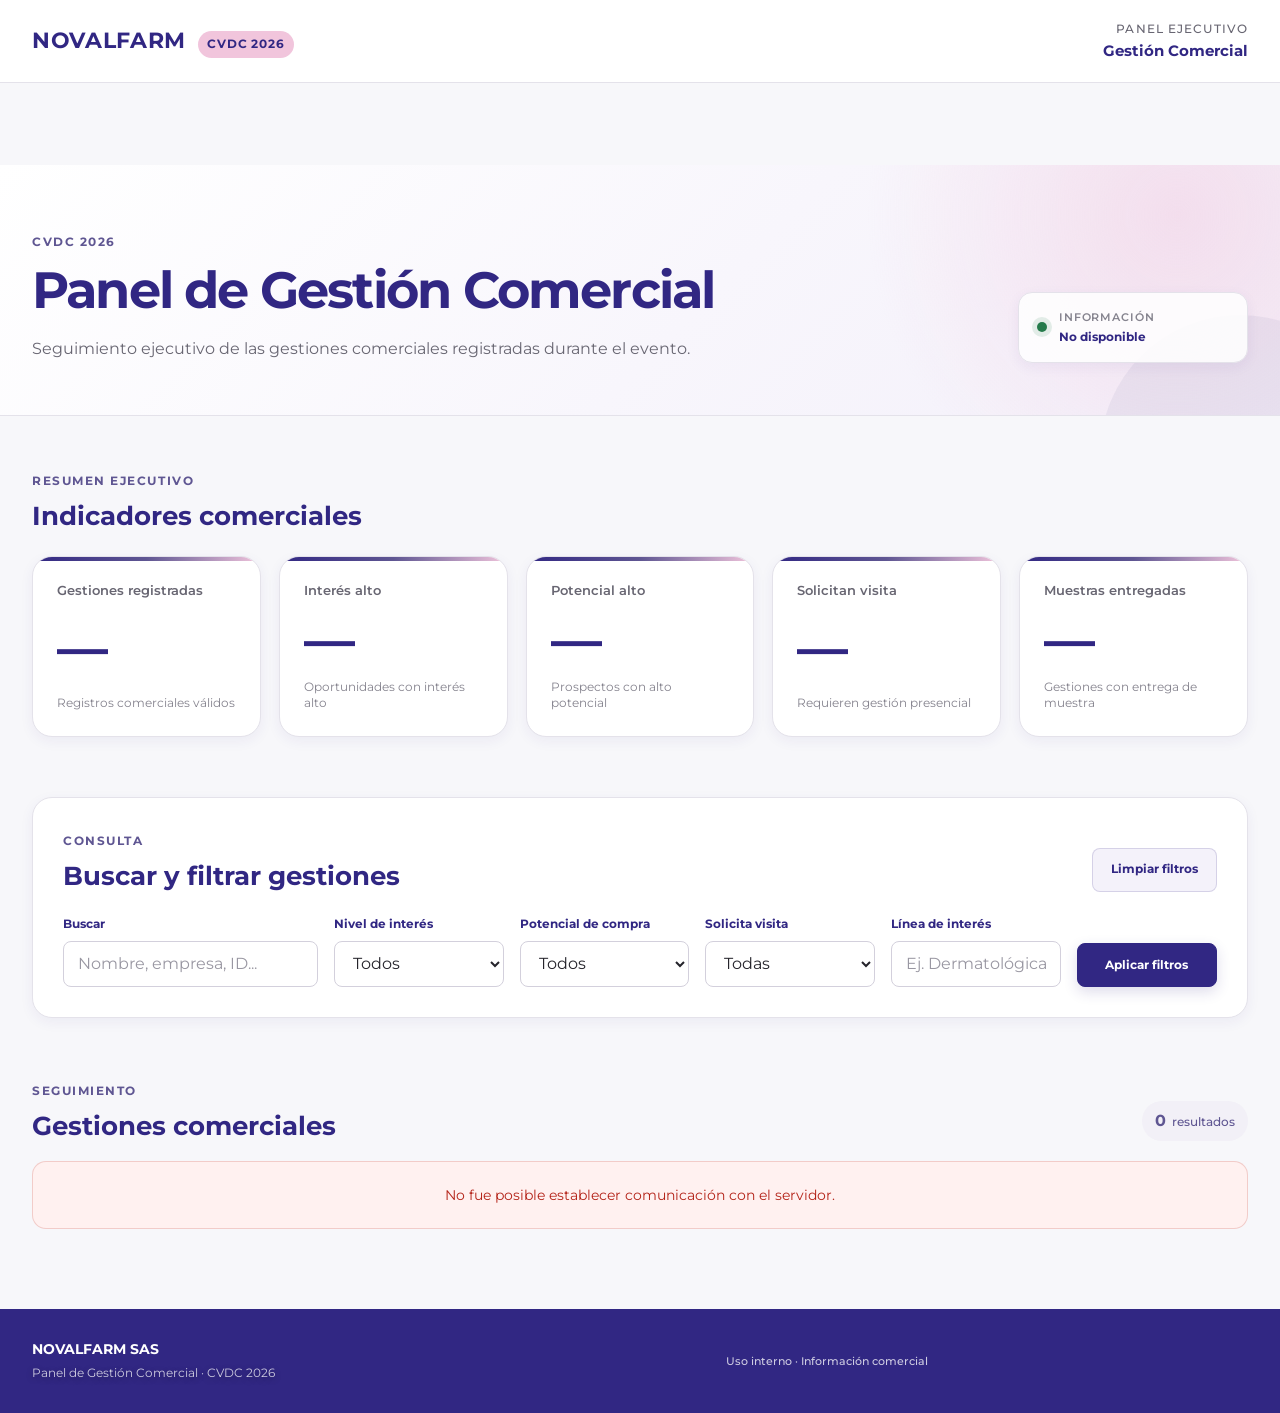
==== commit 9ae7d21c: "Versión 1.0.0 productiva de formulario de inscripción" ====
--- a/pages/dashboardcomercial.html
+++ b/pages/dashboardcomercial.html
@@ -19,8 +19,8 @@
     <link href="https://fonts.googleapis.com/css2?family=Montserrat:wght@400;500;600;700&display=swap"
         rel="stylesheet" />
     <link rel="stylesheet" href="https://cdnjs.cloudflare.com/ajax/libs/font-awesome/6.5.1/css/all.min.css" />
-        <link rel="stylesheet" href="../styles/styles.css" />
-    <link rel="stylesheet" href="../styles/dashboardcomercial.css" />
+        <link rel="stylesheet" href="../styles/styles.css?v=1.0.0" />
+    <link rel="stylesheet" href="../styles/dashboardcomercial.css?v=1.0.0" />
 </head>
 
 
@@ -36,7 +36,7 @@
         <div class="header-container">
 
             <a
-                href="index.html"
+                href="../pages/dashboardcomercial.html"
                 class="brand"
                 aria-label="NOVALFARM - Inicio"
             >
@@ -825,7 +825,7 @@
          JAVASCRIPT
     ====================================================== -->
 
-    <script src="../scripts/dashboardc.js" defer></script>
+    <script src="../scripts/dashboardc.js?v=1.0.0" defer></script>
 
 </body>
 
